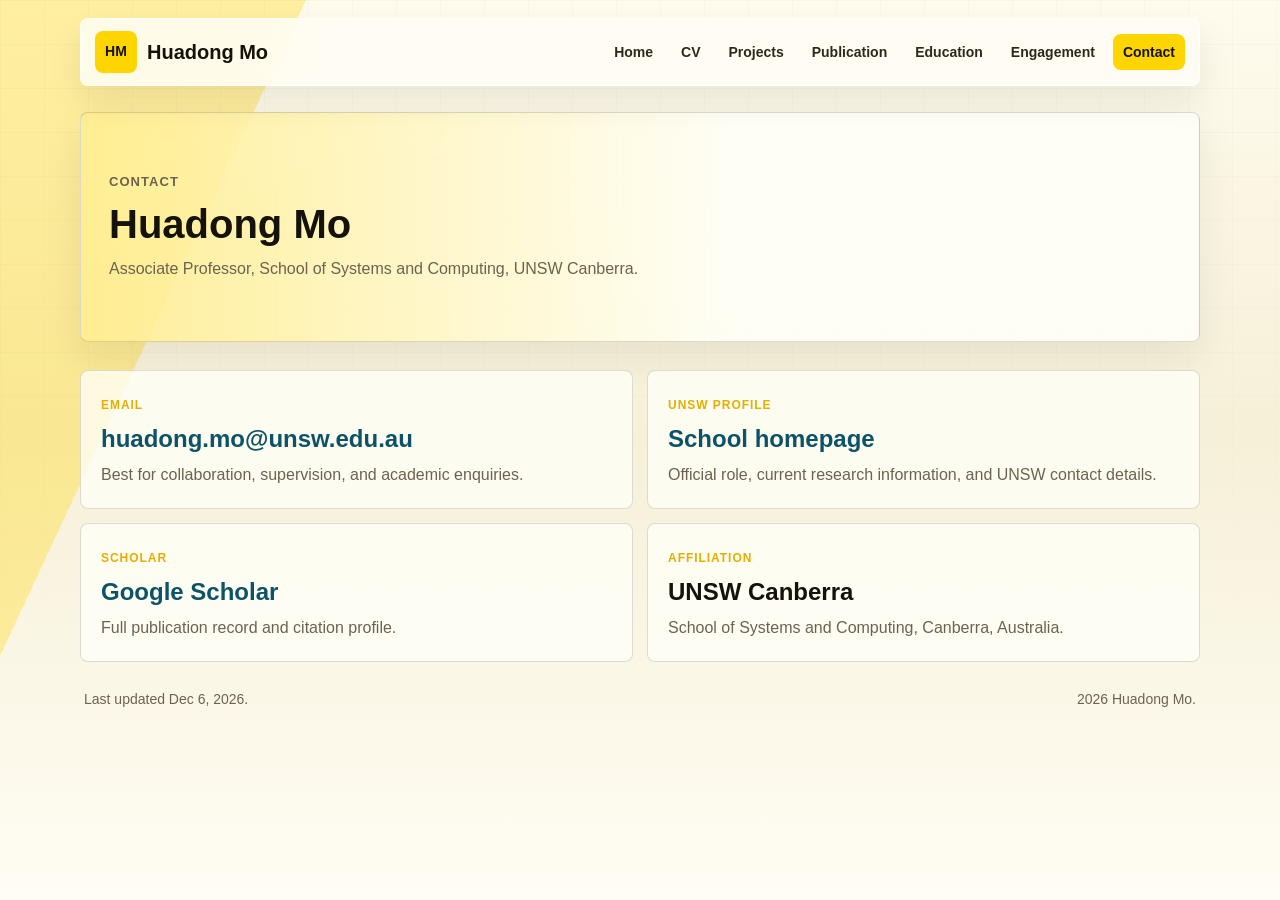
==== contact.html @ 5bae4b28 "Initial Huadong Mo homepage" ====
<!DOCTYPE html>
<html lang="en">
  <head>
    <meta charset="UTF-8" />
    <meta name="viewport" content="width=device-width, initial-scale=1.0" />
    <title>Huadong Mo | Contact</title>
    <meta
      name="description"
      content="Contact links for Huadong Mo at UNSW Canberra."
    />
    <link rel="icon" href="favicon.svg" type="image/svg+xml" />
    <link rel="stylesheet" href="styles.css" />
  </head>
  <body>
    <div class="page-shell">
      <header class="site-header">
        <a class="brand" href="index.html" aria-label="Huadong Mo home">
          <span class="brand-mark">HM</span>
          <span>Huadong Mo</span>
        </a>
        <nav class="site-nav" aria-label="Primary">
          <a href="index.html">Home</a>
          <a href="cv.html">CV</a>
          <a href="projects.html">Projects</a>
          <a href="publications.html">Publication</a>
          <a href="education.html">Education</a>
          <a href="engagement.html">Engagement</a>
          <a href="contact.html" aria-current="page">Contact</a>
        </nav>
      </header>

      <main>
        <section class="page-header contact-header">
          <p class="meta">Contact</p>
          <h1>Huadong Mo</h1>
          <p>
            Associate Professor, School of Systems and Computing, UNSW Canberra.
          </p>
        </section>

        <section class="contact-grid">
          <article class="contact-card">
            <span>Email</span>
            <h2><a href="mailto:huadong.mo@unsw.edu.au">huadong.mo@unsw.edu.au</a></h2>
            <p>Best for collaboration, supervision, and academic enquiries.</p>
          </article>
          <article class="contact-card">
            <span>UNSW Profile</span>
            <h2>
              <a
                href="https://www.unsw.edu.au/staff/huadong-mo"
                target="_blank"
                rel="noreferrer"
              >School homepage</a>
            </h2>
            <p>Official role, current research information, and UNSW contact details.</p>
          </article>
          <article class="contact-card">
            <span>Scholar</span>
            <h2>
              <a
                href="https://scholar.google.com/citations?user=-s1nb1wAAAAJ&amp;hl=en"
                target="_blank"
                rel="noreferrer"
              >Google Scholar</a>
            </h2>
            <p>Full publication record and citation profile.</p>
          </article>
          <article class="contact-card">
            <span>Affiliation</span>
            <h2>UNSW Canberra</h2>
            <p>School of Systems and Computing, Canberra, Australia.</p>
          </article>
        </section>
      </main>

      <footer class="site-footer">
        <p>Last updated <span id="last-updated">recently</span>.</p>
        <p><span id="current-year"></span> Huadong Mo.</p>
      </footer>
    </div>

    <script src="script.js"></script>
  </body>
</html>
---- styles.css ----
:root {
  --unsw-yellow: #ffd500;
  --yellow-deep: #e6ae00;
  --ink: #15120a;
  --ink-soft: #2d281d;
  --muted: #6d6250;
  --paper: #fffdf4;
  --surface: rgba(255, 255, 248, 0.86);
  --surface-strong: #fff9d9;
  --line: rgba(21, 18, 10, 0.14);
  --link: #0d5367;
  --cool: #1c5b62;
  --max-width: 1120px;
  --shadow: 0 24px 60px rgba(34, 28, 10, 0.12);
}

*,
*::before,
*::after {
  box-sizing: border-box;
}

html {
  scroll-behavior: smooth;
}

body {
  margin: 0;
  min-height: 100vh;
  color: var(--ink);
  font-family: Arial, Helvetica, sans-serif;
  font-size: 16px;
  line-height: 1.65;
  background:
    linear-gradient(115deg, rgba(255, 213, 0, 0.32) 0 18%, transparent 18% 100%),
    linear-gradient(180deg, #fffbed 0%, #f6f0d8 48%, #fffdf4 100%);
}

body::before {
  content: "";
  position: fixed;
  inset: 0;
  z-index: -1;
  pointer-events: none;
  background-image:
    linear-gradient(rgba(21, 18, 10, 0.045) 1px, transparent 1px),
    linear-gradient(90deg, rgba(21, 18, 10, 0.04) 1px, transparent 1px);
  background-size: 44px 44px;
  mask-image: linear-gradient(180deg, rgba(0, 0, 0, 0.52), transparent 78%);
}

a {
  color: var(--link);
  text-decoration: none;
}

a:hover,
a:focus-visible {
  text-decoration: underline;
}

img {
  display: block;
  max-width: 100%;
}

.page-shell {
  width: min(calc(100% - 32px), var(--max-width));
  margin: 0 auto;
  padding: 18px 0 42px;
}

.site-header {
  position: sticky;
  top: 12px;
  z-index: 10;
  display: flex;
  align-items: center;
  justify-content: space-between;
  gap: 20px;
  margin-bottom: 26px;
  padding: 12px 14px;
  border: 1px solid rgba(255, 255, 255, 0.72);
  border-radius: 8px;
  background: rgba(255, 253, 244, 0.88);
  box-shadow: 0 16px 34px rgba(24, 21, 12, 0.08);
  backdrop-filter: blur(16px);
}

.brand {
  display: inline-flex;
  align-items: center;
  gap: 10px;
  min-width: max-content;
  color: var(--ink);
  font-size: 20px;
  font-weight: 800;
  letter-spacing: 0;
}

.brand:hover,
.brand:focus-visible {
  text-decoration: none;
}

.brand-mark {
  display: inline-grid;
  width: 42px;
  height: 42px;
  place-items: center;
  border-radius: 8px;
  background: var(--unsw-yellow);
  color: var(--ink);
  font-size: 14px;
  font-weight: 900;
}

.site-nav {
  display: flex;
  flex-wrap: wrap;
  justify-content: flex-end;
  gap: 8px;
}

.site-nav a {
  display: inline-flex;
  align-items: center;
  min-height: 36px;
  padding: 0 10px;
  border-radius: 8px;
  color: var(--ink-soft);
  font-size: 14px;
  font-weight: 700;
  line-height: 1;
}

.site-nav a:hover,
.site-nav a:focus-visible,
.site-nav a[aria-current="page"] {
  background: var(--unsw-yellow);
  color: var(--ink);
  text-decoration: none;
}

main {
  display: grid;
  gap: 28px;
}

.hero-panel {
  display: grid;
  grid-template-columns: 330px minmax(0, 1fr);
  gap: 32px;
  align-items: stretch;
  min-height: 540px;
  padding: 28px;
  border-radius: 8px;
  background:
    linear-gradient(135deg, rgba(255, 213, 0, 0.98) 0 32%, transparent 32% 100%),
    linear-gradient(140deg, #16130b 0%, #2d281d 68%, #413817 100%);
  color: var(--paper);
  box-shadow: var(--shadow);
}

.hero-photo-wrap {
  display: grid;
  align-content: end;
  gap: 12px;
}

.hero-photo {
  width: 100%;
  aspect-ratio: 4 / 5;
  object-fit: cover;
  object-position: center 20%;
  border: 8px solid rgba(255, 255, 248, 0.94);
  border-radius: 8px;
  box-shadow: 0 18px 32px rgba(0, 0, 0, 0.26);
}

.photo-caption {
  display: inline-flex;
  width: fit-content;
  padding: 6px 10px;
  border-radius: 8px;
  background: rgba(255, 255, 248, 0.9);
  color: var(--ink);
  font-size: 13px;
  font-weight: 800;
}

.hero-copy {
  display: flex;
  flex-direction: column;
  justify-content: center;
  min-width: 0;
}

.meta,
.section-kicker {
  margin: 0 0 8px;
  color: var(--yellow-deep);
  font-size: 13px;
  font-weight: 900;
  letter-spacing: 0.08em;
  text-transform: uppercase;
}

.hero-copy .meta {
  align-self: flex-end;
  width: min(100%, 620px);
  color: var(--unsw-yellow);
  text-align: right;
}

.page-title {
  align-self: flex-end;
  width: min(100%, 620px);
  margin: 0 0 10px;
  color: var(--unsw-yellow);
  font-size: 48px;
  line-height: 1.05;
  letter-spacing: 0;
  text-align: right;
}

.subtitle {
  align-self: flex-end;
  display: grid;
  gap: 4px;
  width: min(100%, 620px);
  margin: 0 0 18px;
  color: rgba(255, 234, 116, 0.86);
  font-size: 17px;
}

.subtitle-row {
  display: grid;
  grid-template-columns: 118px minmax(0, 1fr);
  gap: 14px;
}

.subtitle-row span:first-child {
  color: var(--unsw-yellow);
  font-weight: 800;
}

.subtitle-row a {
  color: #fff7bd;
  font-weight: 800;
  text-decoration: underline;
  text-decoration-thickness: 2px;
  text-underline-offset: 4px;
}

.lede {
  margin: 0;
  max-width: 740px;
}

.lede-secondary {
  margin-top: 12px;
  color: rgba(255, 253, 244, 0.78);
}

.wide-lede {
  max-width: 900px;
  color: var(--ink-soft);
}

.icon-links,
.page-actions,
.contact-actions {
  display: flex;
  flex-wrap: wrap;
  gap: 10px;
  margin-top: 22px;
}

.icon-link,
.solid-link,
.ghost-link {
  display: inline-flex;
  align-items: center;
  justify-content: center;
  gap: 8px;
  min-height: 40px;
  padding: 0 14px;
  border-radius: 8px;
  font-size: 14px;
  font-weight: 800;
  transition: transform 0.18s ease, border-color 0.18s ease, background 0.18s ease;
}

.icon-link {
  border: 1px solid rgba(255, 255, 248, 0.28);
  background: rgba(255, 255, 248, 0.1);
  color: #fffdf4;
}

.icon-link:hover,
.icon-link:focus-visible {
  transform: translateY(-1px);
  border-color: var(--unsw-yellow);
  text-decoration: none;
}

.icon-link svg {
  width: 18px;
  height: 18px;
  fill: currentColor;
}

.solid-link {
  border: 1px solid var(--unsw-yellow);
  background: var(--unsw-yellow);
  color: var(--ink);
}

.ghost-link {
  border: 1px solid var(--line);
  background: rgba(255, 255, 248, 0.68);
  color: var(--ink);
}

.solid-link:hover,
.solid-link:focus-visible,
.ghost-link:hover,
.ghost-link:focus-visible {
  transform: translateY(-1px);
  text-decoration: none;
}

.signal-strip {
  display: grid;
  grid-template-columns: repeat(4, minmax(0, 1fr));
  gap: 10px;
}

.signal-strip div {
  min-height: 104px;
  padding: 18px;
  border: 1px solid var(--line);
  border-radius: 8px;
  background: var(--surface);
}

.signal-strip strong {
  display: block;
  color: var(--ink);
  font-size: 28px;
  line-height: 1.1;
}

.signal-strip span {
  display: block;
  margin-top: 6px;
  color: var(--muted);
  font-size: 14px;
  line-height: 1.4;
}

.section-block,
.page-header,
.project-feature,
.contact-band {
  border: 1px solid var(--line);
  border-radius: 8px;
  background: var(--surface);
  box-shadow: 0 16px 40px rgba(34, 28, 10, 0.08);
}

.section-block,
.page-header {
  padding: 28px;
}

.page-header {
  display: grid;
  gap: 8px;
  background:
    linear-gradient(90deg, rgba(255, 213, 0, 0.38), transparent 58%),
    var(--surface);
}

.page-header h1,
.section-block h2,
.project-feature h2,
.contact-band h2 {
  margin: 0;
  color: var(--ink);
  line-height: 1.18;
  letter-spacing: 0;
}

.page-header h1 {
  font-size: 40px;
}

.page-header p,
.project-feature p,
.contact-band p {
  margin: 0;
  max-width: 760px;
  color: var(--muted);
}

.section-heading-row {
  display: flex;
  align-items: end;
  justify-content: space-between;
  gap: 18px;
  margin-bottom: 18px;
}

.section-heading-row h2 {
  font-size: 28px;
}

.text-link {
  min-width: max-content;
  color: var(--cool);
  font-weight: 800;
}

.overview-grid,
.cv-grid,
.teaching-grid,
.engagement-grid,
.contact-grid {
  display: grid;
  grid-template-columns: repeat(2, minmax(0, 1fr));
  gap: 14px;
}

.overview-card,
.cv-card,
.teaching-card,
.engagement-card,
.contact-card,
.project-card {
  border: 1px solid var(--line);
  border-radius: 8px;
  background: rgba(255, 255, 248, 0.78);
}

.overview-card {
  display: grid;
  grid-template-columns: 54px minmax(0, 1fr);
  gap: 16px;
  min-height: 170px;
  padding: 22px;
}

.overview-icon {
  width: 34px;
  height: 34px;
  margin-top: 4px;
  color: var(--yellow-deep);
  fill: currentColor;
}

.overview-card h3,
.cv-card h3,
.teaching-card h3,
.timeline-item h3 {
  margin: 0 0 6px;
  color: var(--ink);
  line-height: 1.28;
}

.overview-card p,
.cv-card p,
.teaching-card p,
.engagement-card p,
.contact-card p,
.project-card p,
.timeline-item p {
  margin: 0;
  color: var(--muted);
}

.timeline-list,
.simple-list,
.publication-list {
  margin: 0;
  padding: 0;
  list-style: none;
}

.timeline-list {
  display: grid;
  gap: 12px;
}

.timeline-list li {
  display: grid;
  grid-template-columns: 88px minmax(0, 1fr);
  gap: 14px;
  align-items: start;
  padding: 14px 0;
  border-top: 1px solid var(--line);
}

.timeline-list li:first-child {
  border-top: 0;
  padding-top: 0;
}

.timeline-date {
  color: var(--ink);
  font-weight: 900;
}

.timeline-text {
  min-width: 0;
  color: var(--muted);
}

.compact-list li + li,
.publication-list li + li {
  margin-top: 14px;
  padding-top: 14px;
  border-top: 1px solid var(--line);
}

.publication-title {
  color: var(--ink);
  font-size: 18px;
  font-weight: 800;
  line-height: 1.35;
}

.publication-authors,
.publication-venue {
  margin-top: 4px;
  color: var(--muted);
}

.publication-type {
  display: inline-flex;
  margin-left: 8px;
  padding: 2px 8px;
  border: 1px solid rgba(230, 174, 0, 0.4);
  border-radius: 8px;
  background: rgba(255, 213, 0, 0.22);
  color: var(--ink);
  font-size: 12px;
  font-weight: 900;
  vertical-align: middle;
}

.cv-card,
.teaching-card,
.engagement-card,
.contact-card {
  padding: 20px;
}

.cv-card span,
.engagement-card span,
.contact-card span,
.project-tag {
  display: inline-block;
  margin-bottom: 8px;
  color: var(--yellow-deep);
  font-size: 12px;
  font-weight: 900;
  letter-spacing: 0.08em;
  text-transform: uppercase;
}

.table-wrap {
  width: 100%;
  overflow-x: auto;
}

.profile-table {
  width: 100%;
  min-width: 720px;
  border-collapse: collapse;
  table-layout: fixed;
}

.profile-table th,
.profile-table td {
  padding: 14px 12px;
  border-bottom: 1px solid var(--line);
  text-align: left;
  vertical-align: top;
}

.profile-table th {
  color: var(--ink);
  font-size: 12px;
  font-weight: 900;
  letter-spacing: 0.08em;
  text-transform: uppercase;
}

.profile-table td {
  color: var(--muted);
}

.timeline-panel {
  display: grid;
  gap: 12px;
}

.timeline-item {
  display: grid;
  grid-template-columns: 110px minmax(0, 1fr);
  gap: 16px;
  padding: 18px;
  border: 1px solid var(--line);
  border-radius: 8px;
  background: rgba(255, 255, 248, 0.78);
}

.timeline-item > span {
  color: var(--ink);
  font-size: 22px;
  font-weight: 900;
}

.two-column-list {
  columns: 2;
  column-gap: 28px;
}

.simple-list li {
  break-inside: avoid;
  margin-bottom: 10px;
  padding-left: 18px;
  color: var(--muted);
  position: relative;
}

.simple-list li::before {
  content: "";
  position: absolute;
  left: 0;
  top: 0.72em;
  width: 7px;
  height: 7px;
  border-radius: 8px;
  background: var(--unsw-yellow);
}

.project-feature {
  display: flex;
  align-items: center;
  justify-content: space-between;
  gap: 24px;
  padding: 28px;
  background:
    linear-gradient(100deg, rgba(21, 18, 10, 0.94), rgba(45, 40, 29, 0.92)),
    var(--surface);
}

.project-feature h2,
.project-feature p {
  color: var(--paper);
}

.project-feature .section-kicker {
  color: var(--unsw-yellow);
}

.project-feature-actions {
  display: flex;
  flex-wrap: wrap;
  gap: 10px;
  min-width: max-content;
}

.dark-ghost-link {
  border-color: rgba(255, 255, 248, 0.28);
  background: rgba(255, 255, 248, 0.08);
  color: var(--paper);
}

.project-grid {
  display: grid;
  grid-template-columns: repeat(2, minmax(0, 1fr));
  gap: 16px;
}

.project-card {
  display: flex;
  flex-direction: column;
  min-height: 320px;
  padding: 22px;
}

.project-card h2,
.engagement-card h2,
.contact-card h2 {
  margin: 0 0 8px;
  color: var(--ink);
  line-height: 1.25;
}

.project-card ul {
  margin: auto 0 0;
  padding-left: 18px;
  color: var(--muted);
}

.contact-band {
  display: flex;
  align-items: center;
  justify-content: space-between;
  gap: 24px;
  padding: 28px;
  background:
    linear-gradient(90deg, rgba(255, 213, 0, 0.82), rgba(255, 249, 217, 0.92)),
    var(--surface-strong);
}

.contact-grid {
  align-items: stretch;
}

.contact-header {
  min-height: 230px;
  align-content: center;
}

.site-footer {
  display: flex;
  justify-content: space-between;
  gap: 16px;
  padding: 26px 4px 0;
  color: var(--muted);
  font-size: 14px;
}

.site-footer p {
  margin: 0;
}

@media (max-width: 900px) {
  .site-header {
    position: static;
    align-items: flex-start;
    flex-direction: column;
  }

  .site-nav {
    justify-content: flex-start;
  }

  .hero-panel {
    grid-template-columns: 1fr;
    min-height: 0;
  }

  .hero-photo-wrap {
    max-width: 320px;
  }

  .signal-strip {
    grid-template-columns: repeat(2, minmax(0, 1fr));
  }

  .overview-grid,
  .cv-grid,
  .teaching-grid,
  .engagement-grid,
  .contact-grid,
  .project-grid {
    grid-template-columns: 1fr;
  }

  .project-feature,
  .project-feature-actions,
  .contact-band,
  .section-heading-row {
    align-items: flex-start;
    flex-direction: column;
  }

  .project-feature-actions {
    min-width: 0;
  }
}

@media (max-width: 620px) {
  .page-shell {
    width: min(calc(100% - 20px), var(--max-width));
    padding-top: 10px;
  }

  .site-header,
  .hero-panel,
  .section-block,
  .page-header,
  .project-feature,
  .contact-band {
    padding: 18px;
  }

  .brand {
    font-size: 18px;
  }

  .brand-mark {
    width: 38px;
    height: 38px;
  }

  .site-nav a {
    min-height: 34px;
    padding: 0 8px;
    font-size: 13px;
  }

  .page-title,
  .page-header h1 {
    font-size: 34px;
  }

  .subtitle-row,
  .timeline-list li,
  .timeline-item {
    grid-template-columns: 1fr;
    gap: 6px;
  }

  .signal-strip {
    grid-template-columns: 1fr;
  }

  .overview-card {
    grid-template-columns: 1fr;
  }

  .two-column-list {
    columns: 1;
  }

  .site-footer {
    display: grid;
  }
}
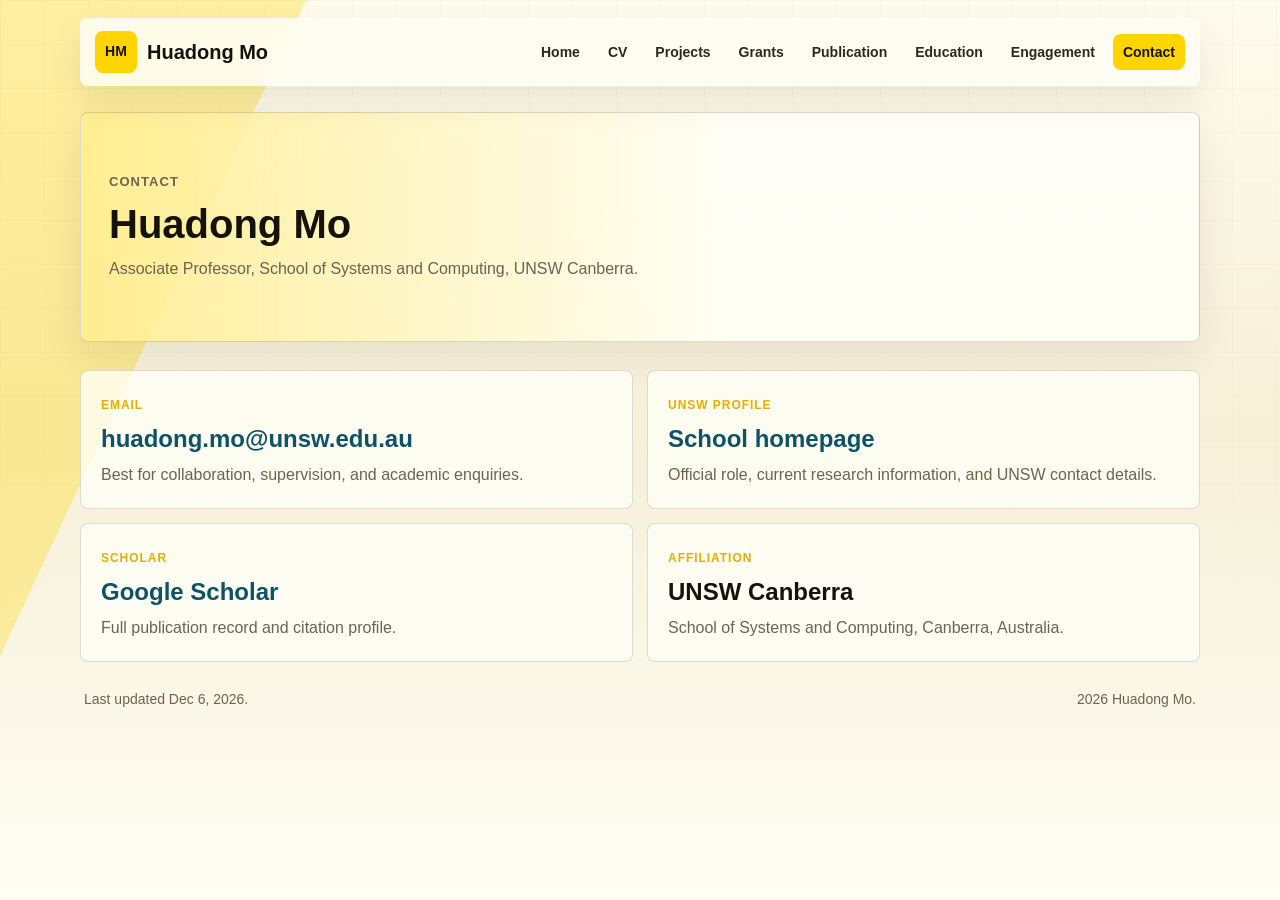
==== commit 99528a5a: "Add grants page" ====
--- a/contact.html
+++ b/contact.html
@@ -22,6 +22,7 @@
           <a href="index.html">Home</a>
           <a href="cv.html">CV</a>
           <a href="projects.html">Projects</a>
+          <a href="grants.html">Grants</a>
           <a href="publications.html">Publication</a>
           <a href="education.html">Education</a>
           <a href="engagement.html">Engagement</a>
--- a/styles.css
+++ b/styles.css
@@ -438,7 +438,9 @@
 .teaching-card,
 .engagement-card,
 .contact-card,
-.project-card {
+.project-card,
+.grant-card,
+.grant-stat {
   border: 1px solid var(--line);
   border-radius: 8px;
   background: rgba(255, 255, 248, 0.78);
@@ -475,6 +477,7 @@
 .engagement-card p,
 .contact-card p,
 .project-card p,
+.grant-card p,
 .timeline-item p {
   margin: 0;
   color: var(--muted);
@@ -718,6 +721,59 @@
     var(--surface-strong);
 }
 
+.grant-overview {
+  display: grid;
+  grid-template-columns: repeat(3, minmax(0, 1fr));
+  gap: 14px;
+}
+
+.grant-stat {
+  min-height: 116px;
+  padding: 20px;
+}
+
+.grant-stat strong {
+  display: block;
+  color: var(--ink);
+  font-size: 28px;
+  line-height: 1.1;
+}
+
+.grant-stat span {
+  display: block;
+  margin-top: 8px;
+  color: var(--muted);
+  line-height: 1.4;
+}
+
+.grant-list {
+  display: grid;
+  grid-template-columns: repeat(2, minmax(0, 1fr));
+  gap: 14px;
+}
+
+.grant-card {
+  display: grid;
+  gap: 8px;
+  min-height: 220px;
+  padding: 20px;
+}
+
+.grant-card span {
+  color: var(--yellow-deep);
+  font-size: 12px;
+  font-weight: 900;
+  letter-spacing: 0.08em;
+  text-transform: uppercase;
+}
+
+.grant-card h3 {
+  margin: 0;
+  color: var(--ink);
+  font-size: 18px;
+  line-height: 1.28;
+}
+
 .contact-grid {
   align-items: stretch;
 }
@@ -769,7 +825,9 @@
   .teaching-grid,
   .engagement-grid,
   .contact-grid,
-  .project-grid {
+  .project-grid,
+  .grant-overview,
+  .grant-list {
     grid-template-columns: 1fr;
   }
 
